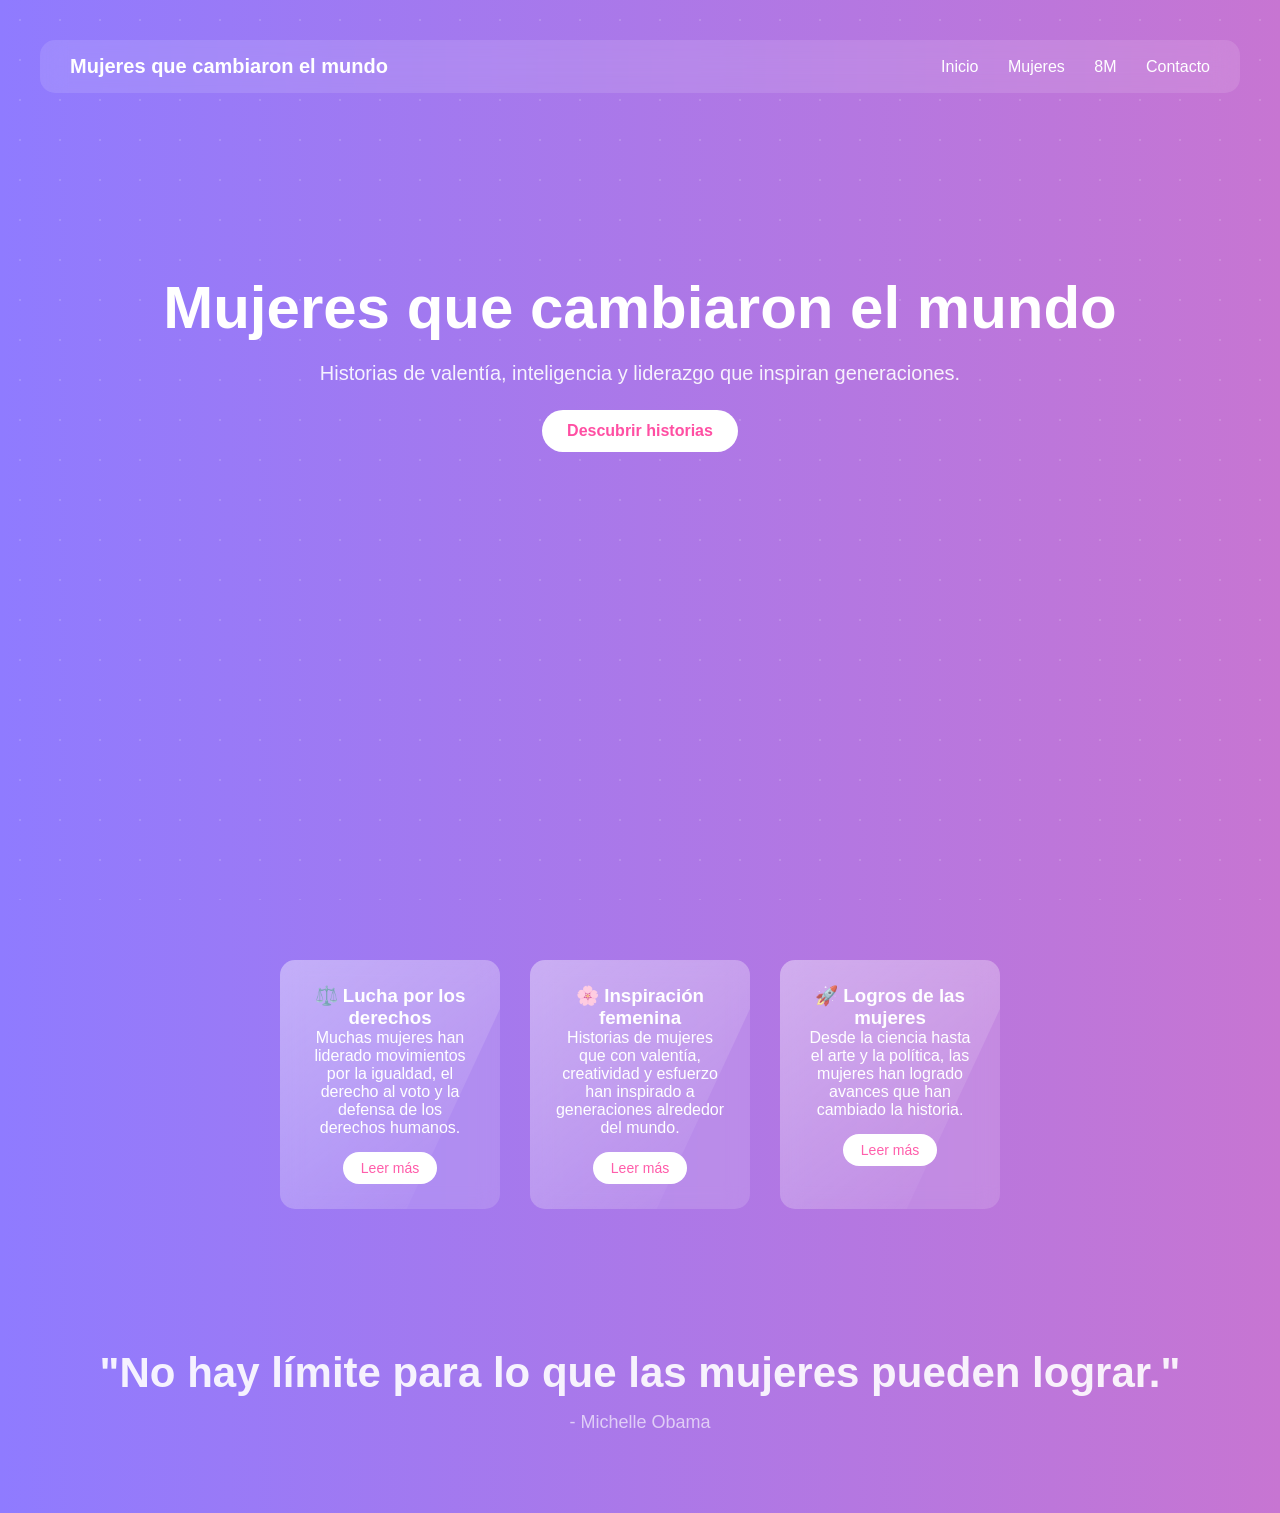
==== index.html @ 4fd33564 "Actualización del inicio y menú con sección 8M" ====
<!DOCTYPE html>
<html lang="es">

<head>
<meta charset="UTF-8">
<meta name="viewport" content="width=device-width, initial-scale=1.0">
<title>Mujeres que cambiaron el mundo</title>

<link rel="stylesheet" href="style.css">

</head>

<body>

<div class="particles"></div>

<header class="hero">

<nav class="navbar">

<div class="logo">Mujeres que cambiaron el mundo</div>

<div class="menu">
<a href="index.html">Inicio</a>
<a href="mujeres.html">Mujeres</a>
<a href="8m.html">8M</a>
<a href="contacto.html">Contacto</a>
</div>

</nav>

<div class="hero-content">

<h1>Mujeres que cambiaron el mundo</h1>

<p>Historias de valentía, inteligencia y liderazgo que inspiran generaciones.</p>

<a href="mujeres.html" class="btn">Descubrir historias</a>

</div>

</header>

<section class="cards">

<div class="card">
<h3>⚖️ Lucha por los derechos</h3>
<p>Muchas mujeres han liderado movimientos por la igualdad, el derecho al voto y la defensa de los derechos humanos.</p>
<a href="#" class="btn-card">Leer más</a>
</div>

<div class="card">
<h3>🌸 Inspiración femenina</h3>
<p>Historias de mujeres que con valentía, creatividad y esfuerzo han inspirado a generaciones alrededor del mundo.</p>
<a href="#" class="btn-card">Leer más</a>
</div>

<div class="card">
<h3>🚀 Logros de las mujeres</h3>
<p>Desde la ciencia hasta el arte y la política, las mujeres han logrado avances que han cambiado la historia.</p>
<a href="#" class="btn-card">Leer más</a>
</div>

</section>

<section class="frase">

<h2>"No hay límite para lo que las mujeres pueden lograr."</h2>
<p>- Michelle Obama</p>

</section>

</body>

</html>
---- style.css ----
*{
margin:0;
padding:0;
box-sizing:border-box;
font-family:'Segoe UI', sans-serif;
}

/* FONDO ANIMADO */

body{
background: linear-gradient(270deg,#6a5cff,#ff6fa5,#8f7bff);
background-size:400% 400%;
animation:fondoAnimado 12s ease infinite;
color:white;
overflow-x:hidden;
}

/* PARTICULAS */

.particles{
position:fixed;
width:100%;
height:100%;
background-image:radial-gradient(white 1px, transparent 1px);
background-size:40px 40px;
opacity:0.15;
animation:moverParticulas 40s linear infinite;
z-index:-1;
}

/* HERO */

.hero{
height:100vh;
padding:40px;
}

/* NAVBAR */

.navbar{
display:flex;
justify-content:space-between;
align-items:center;
background: rgba(255,255,255,0.12);
backdrop-filter: blur(12px);
padding:15px 30px;
border-radius:15px;
}

/* LOGO */

.logo{
font-weight:bold;
font-size:20px;
}

/* MENU */

.menu a{
margin-left:25px;
text-decoration:none;
color:white;
font-weight:500;
position:relative;
transition:0.3s;
}

.menu a:hover{
transform:translateY(-2px);
}

/* LINEA MENU */

.menu a::after{
content:"";
width:0%;
height:2px;
background:white;
position:absolute;
left:0;
bottom:-5px;
transition:0.3s;
}

.menu a:hover::after{
width:100%;
}

/* TEXTO PRINCIPAL */

.hero-content{
text-align:center;
margin-top:180px;
animation:aparecer 2s ease;
}

.hero-content h1{
font-size:60px;
margin-bottom:20px;
}

.hero-content p{
font-size:20px;
opacity:0.9;
}

/* BOTON PRINCIPAL */

.btn{
display:inline-block;
margin-top:25px;
padding:12px 25px;
background:white;
color:#ff4fa3;
text-decoration:none;
border-radius:25px;
font-weight:bold;
transition:0.3s;
}

.btn:hover{
transform:scale(1.1);
background:#ffe3f2;
}

/* TARJETAS */

.cards{
display:flex;
justify-content:center;
gap:30px;
padding:60px;
flex-wrap:wrap;
}

.card{
background:rgba(255,255,255,0.15);
backdrop-filter:blur(10px);
padding:25px;
border-radius:15px;
width:220px;
text-align:center;
transition:0.4s;
position:relative;
overflow:hidden;
}

/* BRILLO TARJETA */

.card::before{
content:"";
position:absolute;
width:200%;
height:200%;
background:linear-gradient(
120deg,
transparent,
rgba(255,255,255,0.3),
transparent
);
transform:rotate(25deg);
top:-100%;
left:-100%;
transition:0.5s;
}

.card:hover::before{
top:100%;
left:100%;
}

/* EFECTO HOVER */

.card:hover{
transform:translateY(-10px) scale(1.05);
background:rgba(255,255,255,0.25);
}

/* BOTON TARJETAS */

.btn-card{
display:inline-block;
margin-top:15px;
padding:8px 18px;
background:white;
color:#ff4fa3;
text-decoration:none;
border-radius:20px;
font-size:14px;
transition:0.3s;
}

.btn-card:hover{
background:#ffd7eb;
transform:scale(1.05);
}

/* FRASE */

.frase{
text-align:center;
padding:80px 20px;
font-size:28px;
opacity:0.9;
animation:aparecer 3s ease;
}

.frase p{
margin-top:15px;
font-size:18px;
opacity:0.7;
}

/* ANIMACIONES */

@keyframes aparecer{
from{
opacity:0;
transform:translateY(40px);
}
to{
opacity:1;
transform:translateY(0);
}
}

@keyframes fondoAnimado{
0%{
background-position:0% 50%;
}
50%{
background-position:100% 50%;
}
100%{
background-position:0% 50%;
}
}

@keyframes moverParticulas{
from{
transform:translateY(0);
}
to{
transform:translateY(-200px);
}
}
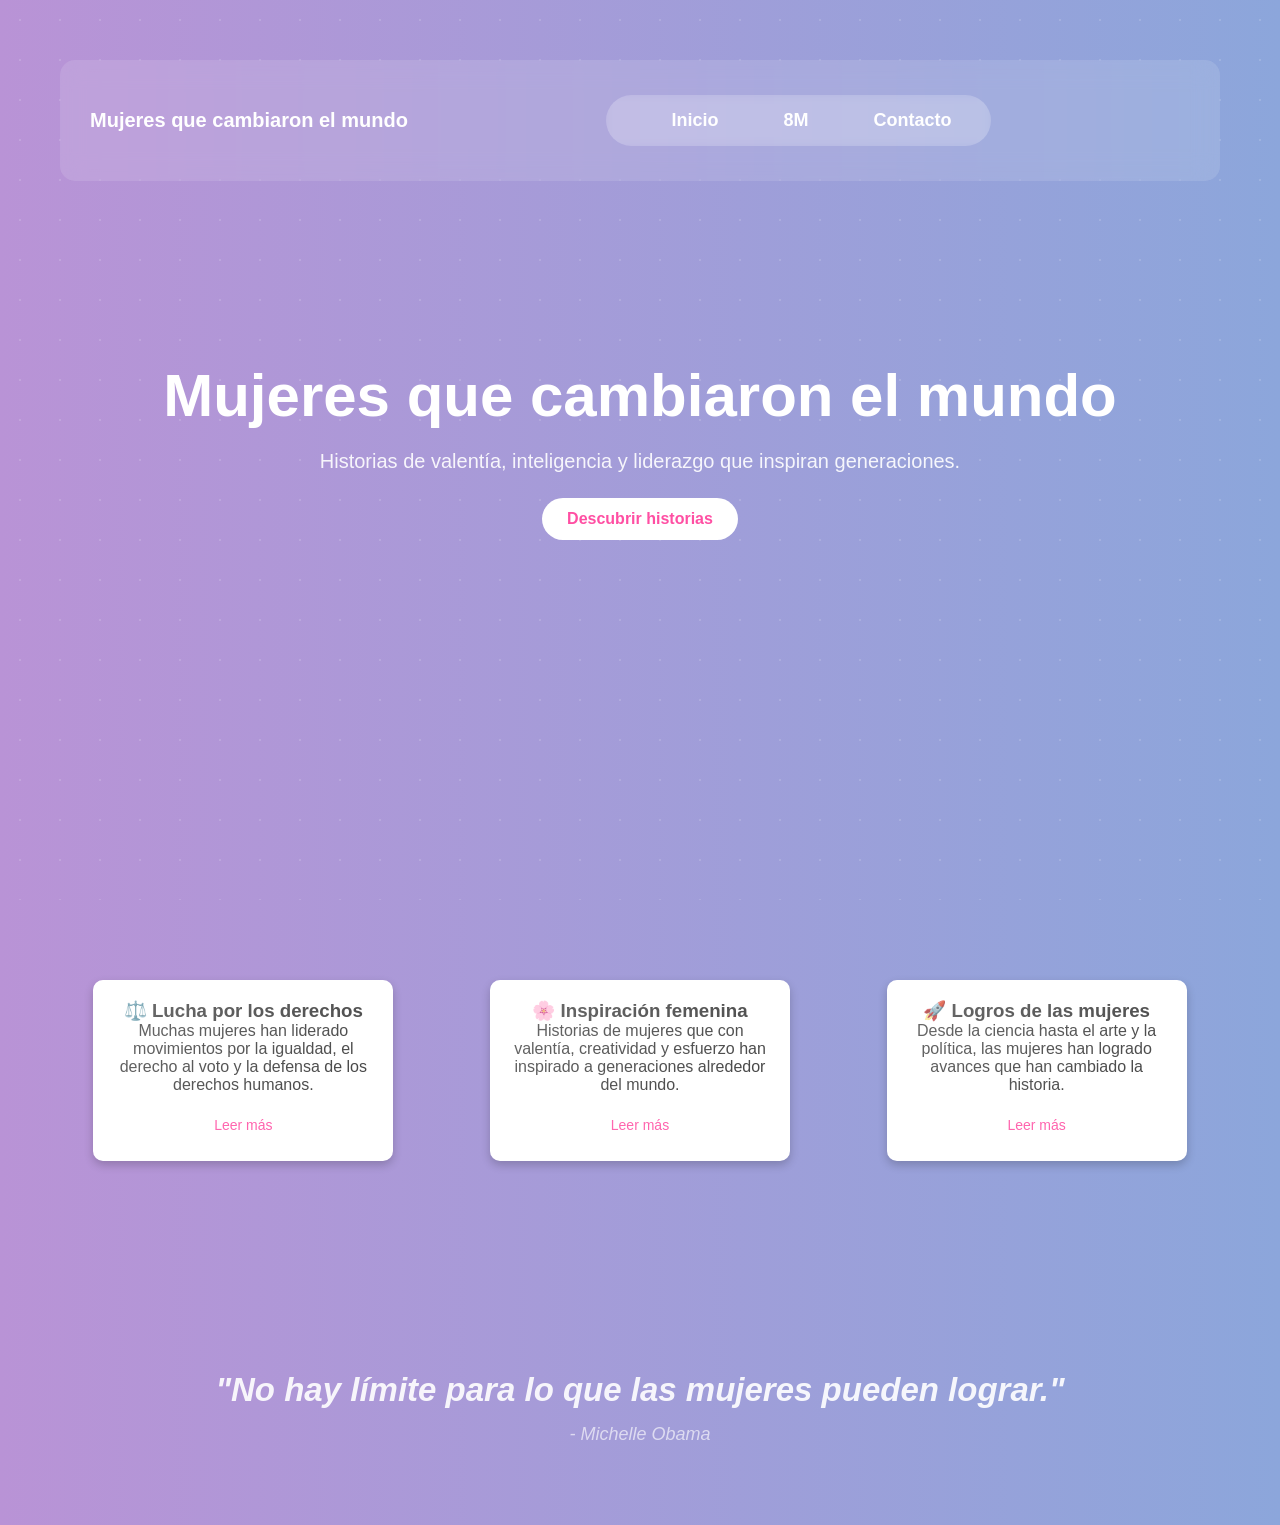
==== commit 27fedd9f: "Actualización y diseño de la pagina CONTACTO" ====
--- a/index.html
+++ b/index.html
@@ -22,10 +22,10 @@
 
 <div class="menu">
 <a href="index.html">Inicio</a>
-<a href="mujeres.html">Mujeres</a>
 <a href="8m.html">8M</a>
 <a href="contacto.html">Contacto</a>
 </div>
+
 
 </nav>
 
--- a/style.css
+++ b/style.css
@@ -28,13 +28,6 @@
 z-index:-1;
 }
 
-/* HERO */
-
-.hero{
-height:100vh;
-padding:40px;
-}
-
 /* NAVBAR */
 
 .navbar{
@@ -45,6 +38,7 @@
 backdrop-filter: blur(12px);
 padding:15px 30px;
 border-radius:15px;
+margin:20px;
 }
 
 /* LOGO */
@@ -86,7 +80,12 @@
 width:100%;
 }
 
-/* TEXTO PRINCIPAL */
+/* HERO INICIO */
+
+.hero{
+height:100vh;
+padding:40px;
+}
 
 .hero-content{
 text-align:center;
@@ -123,7 +122,7 @@
 background:#ffe3f2;
 }
 
-/* TARJETAS */
+/* TARJETAS INICIO */
 
 .cards{
 display:flex;
@@ -144,8 +143,6 @@
 position:relative;
 overflow:hidden;
 }
-
-/* BRILLO TARJETA */
 
 .card::before{
 content:"";
@@ -169,8 +166,6 @@
 left:100%;
 }
 
-/* EFECTO HOVER */
-
 .card:hover{
 transform:translateY(-10px) scale(1.05);
 background:rgba(255,255,255,0.25);
@@ -211,6 +206,71 @@
 opacity:0.7;
 }
 
+/* TITULO 8M */
+
+.titulo-8m{
+text-align:center;
+margin-top:120px;
+margin-bottom:40px;
+}
+
+.titulo-8m h1{
+font-size:60px;
+}
+
+.titulo-8m p{
+font-size:20px;
+opacity:0.8;
+}
+
+/* TARJETAS 8M */
+
+.cards-8m{
+display:flex;
+flex-wrap:wrap;
+justify-content:center;
+gap:30px;
+padding:40px;
+}
+
+.card-8m{
+background:rgba(255,255,255,0.15);
+backdrop-filter:blur(10px);
+padding:20px;
+width:280px;
+border-radius:15px;
+transition:0.4s;
+text-align:center;
+}
+
+.card-8m:hover{
+transform:translateY(-10px) scale(1.05);
+background:rgba(255,255,255,0.25);
+}
+
+/* IMAGENES TARJETAS 8M */
+
+.card-8m img{
+width:100%;
+height:170px;
+object-fit:cover;
+border-radius:10px;
+margin-bottom:15px;
+}
+
+/* TITULOS TARJETAS */
+
+.card-8m h2{
+margin-bottom:10px;
+}
+
+/* LISTAS */
+
+.card-8m ul{
+text-align:left;
+margin-left:20px;
+}
+
 /* ANIMACIONES */
 
 @keyframes aparecer{
@@ -243,4 +303,169 @@
 to{
 transform:translateY(-200px);
 }
-}+}
+body{
+font-family: Arial, sans-serif;
+text-align:center;
+background: linear-gradient(to right,#b993d6,#8ca6db);
+color:white;
+}
+
+.card{
+background:white;
+color:#333;
+width:300px;
+margin:20px auto;
+padding:20px;
+border-radius:10px;
+box-shadow:0px 4px 10px rgba(0,0,0,0.2);
+}
+
+.card h3{
+margin-top:0;
+}
+
+.boton{
+display:inline-block;
+margin-top:10px;
+padding:10px 15px;
+background:#6a5acd;
+color:white;
+text-decoration:none;
+border-radius:5px;
+}
+
+.boton:hover{
+background:#4b3cbf;
+}
+.menu{
+display:flex;
+justify-content:center;
+gap:40px;
+background:rgba(255,255,255,0.15);
+padding:15px 40px;
+border-radius:40px;
+width:fit-content;
+margin:20px auto;
+backdrop-filter:blur(5px);
+}
+
+.menu a{
+color:white;
+text-decoration:none;
+font-weight:600;
+font-size:18px;
+transition:0.3s;
+}
+
+.menu a:hover{
+transform:scale(1.1);
+}
+.menu-mujeres{
+display:flex;
+justify-content:center;
+gap:35px;
+background:rgba(255,255,255,0.2);
+padding:14px 35px;
+border-radius:40px;
+width:fit-content;
+margin:20px auto;
+}
+
+.menu-mujeres a{
+text-decoration:none;
+color:white;
+font-weight:600;
+font-size:18px;
+transition:0.3s;
+}
+
+.menu-mujeres a:hover{
+transform:scale(1.1);
+}
+.contacto-proyecto{
+text-align:center;
+max-width:900px;
+margin:60px auto;
+padding:30px;
+animation:aparecer 1.2s ease;
+}
+
+.contacto-proyecto h1{
+font-size:40px;
+margin-bottom:20px;
+}
+
+.descripcion{
+font-size:18px;
+line-height:1.6;
+margin-bottom:40px;
+}
+
+.creadoras{
+display:flex;
+gap:30px;
+justify-content:center;
+flex-wrap:wrap;
+}
+
+.persona{
+background:rgba(255,255,255,0.15);
+padding:20px;
+border-radius:15px;
+width:300px;
+transition:0.3s;
+}
+
+.persona:hover{
+transform:translateY(-5px);
+}
+
+.persona h3{
+font-size:22px;
+margin-bottom:10px;
+}
+
+.frase{
+margin-top:50px;
+font-size:22px;
+font-style:italic;
+}
+
+@keyframes aparecer{
+from{
+opacity:0;
+transform:translateY(20px);
+}
+to{
+opacity:1;
+transform:translateY(0);
+}
+}
+.descripcion{
+max-width:800px;
+margin:20px auto;
+font-size:18px;
+line-height:1.6;
+}
+
+.creadoras{
+display:flex;
+justify-content:center;
+gap:40px;
+margin-top:40px;
+flex-wrap:wrap;
+}
+
+.persona{
+background:rgba(255,255,255,0.15);
+padding:20px;
+border-radius:15px;
+width:300px;
+}
+
+.frase{
+margin-top:50px;
+font-size:22px;
+font-style:italic;
+}
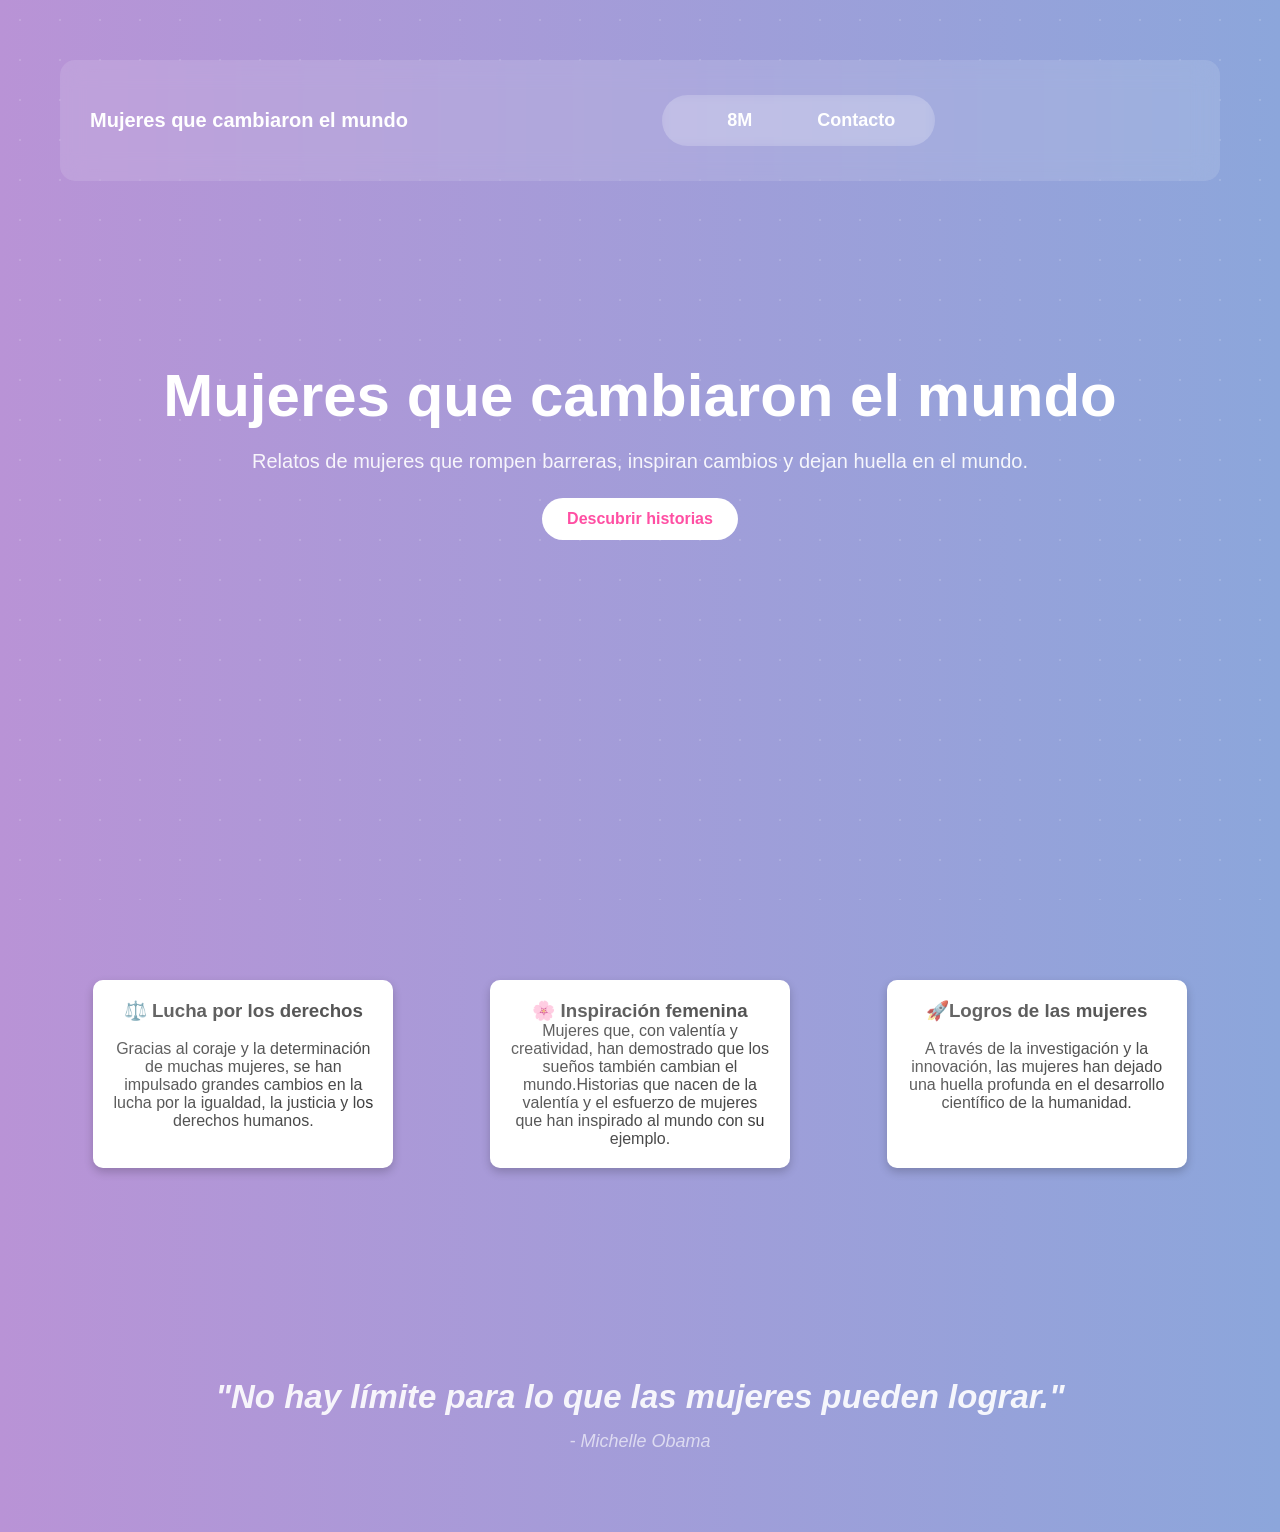
==== commit d28de5cd: "Eliminación de botones redundantes,cambio de algunas frases del inicio" ====
--- a/index.html
+++ b/index.html
@@ -21,7 +21,7 @@
 <div class="logo">Mujeres que cambiaron el mundo</div>
 
 <div class="menu">
-<a href="index.html">Inicio</a>
+
 <a href="8m.html">8M</a>
 <a href="contacto.html">Contacto</a>
 </div>
@@ -33,7 +33,7 @@
 
 <h1>Mujeres que cambiaron el mundo</h1>
 
-<p>Historias de valentía, inteligencia y liderazgo que inspiran generaciones.</p>
+<p>Relatos de mujeres que rompen barreras, inspiran cambios y dejan huella en el mundo.</p>
 
 <a href="mujeres.html" class="btn">Descubrir historias</a>
 
@@ -45,20 +45,24 @@
 
 <div class="card">
 <h3>⚖️ Lucha por los derechos</h3>
-<p>Muchas mujeres han liderado movimientos por la igualdad, el derecho al voto y la defensa de los derechos humanos.</p>
-<a href="#" class="btn-card">Leer más</a>
+<br>
+<p>Gracias al coraje y la determinación de muchas mujeres, se han impulsado grandes cambios en la lucha por la igualdad, la justicia y los derechos humanos.</p>
+
 </div>
 
 <div class="card">
 <h3>🌸 Inspiración femenina</h3>
-<p>Historias de mujeres que con valentía, creatividad y esfuerzo han inspirado a generaciones alrededor del mundo.</p>
-<a href="#" class="btn-card">Leer más</a>
+    <p>Mujeres que, con valentía y creatividad, han demostrado que los sueños también cambian el mundo.Historias que nacen de la valentía y el esfuerzo de mujeres que han inspirado al mundo con su ejemplo.</p>
+
+
 </div>
 
 <div class="card">
-<h3>🚀 Logros de las mujeres</h3>
-<p>Desde la ciencia hasta el arte y la política, las mujeres han logrado avances que han cambiado la historia.</p>
-<a href="#" class="btn-card">Leer más</a>
+<h3>🚀Logros de las mujeres</h3>
+<br>
+
+<p> A través de la investigación y la innovación, las mujeres han dejado una huella profunda en el desarrollo científico de la humanidad.</p>
+
 </div>
 
 </section>
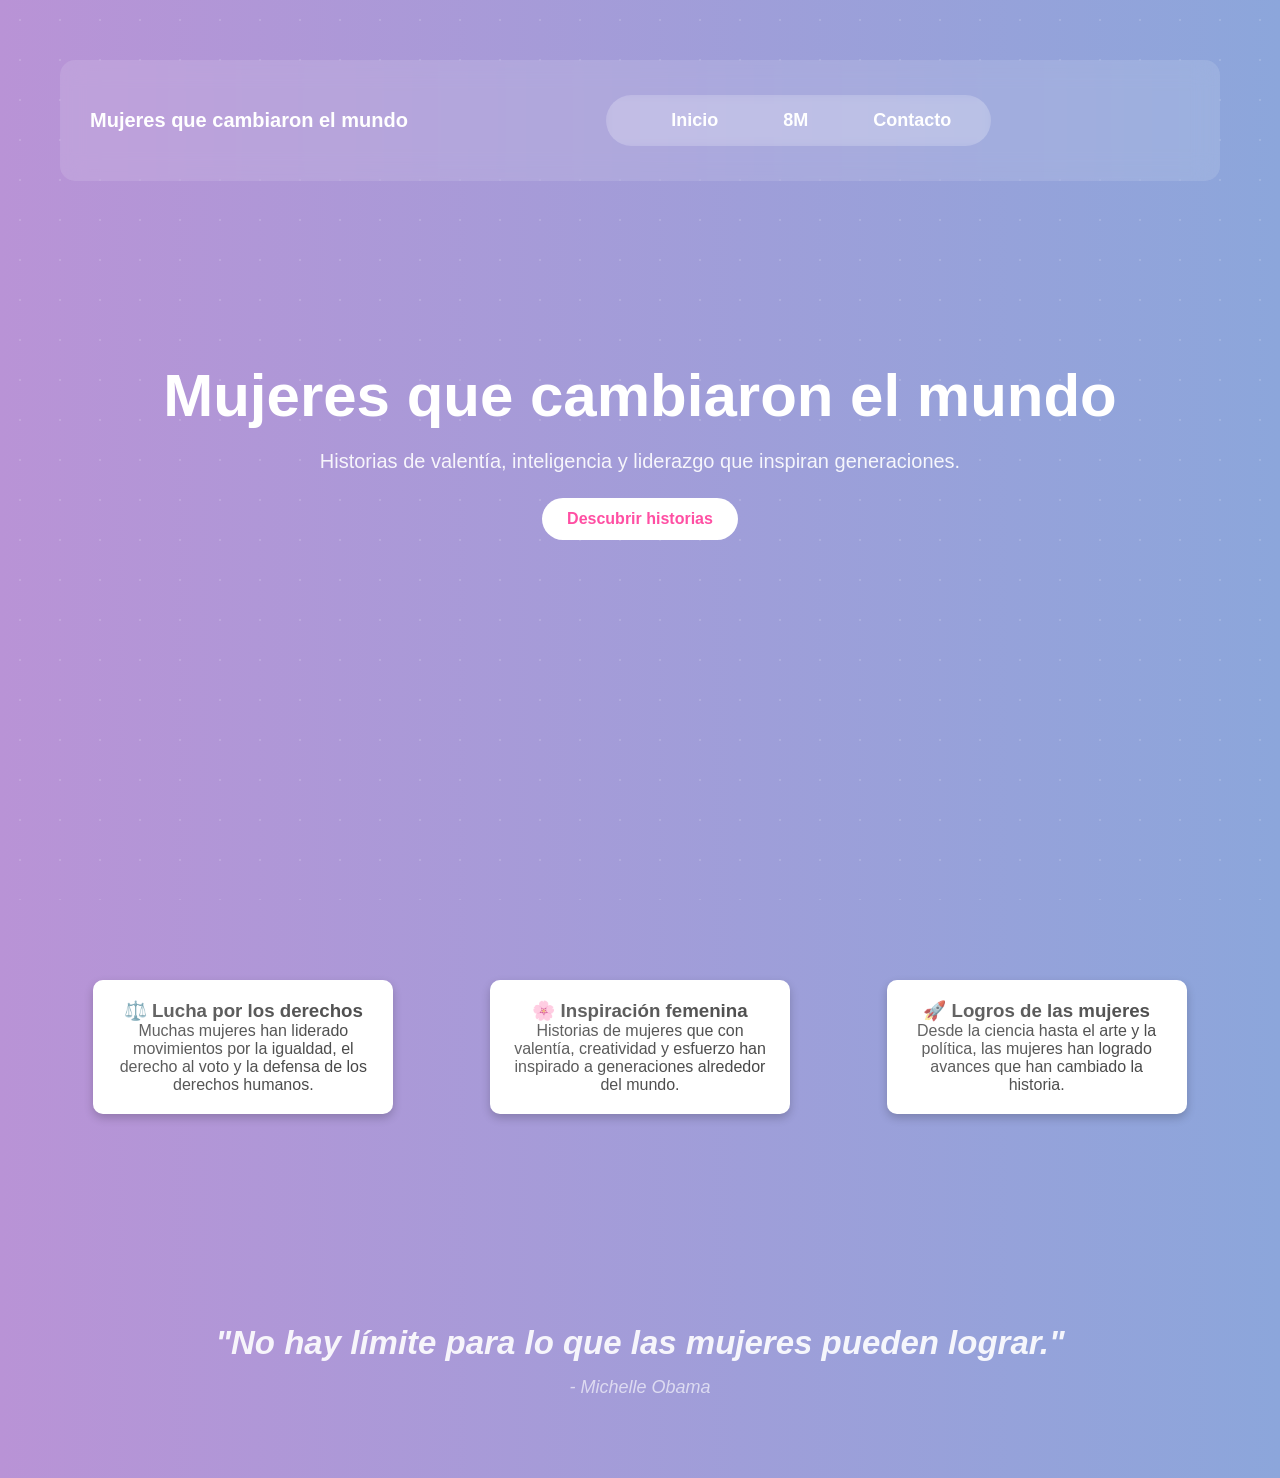
==== commit baadfb95: "Agregación de imagenes  en la página 8M" ====
--- a/index.html
+++ b/index.html
@@ -1,79 +1,72 @@
-<!DOCTYPE html>
+<!doctype html>
 <html lang="es">
+  <head>
+    <meta charset="UTF-8" />
+    <meta name="viewport" content="width=device-width, initial-scale=1.0" />
+    <title>Mujeres que cambiaron el mundo</title>
 
-<head>
-<meta charset="UTF-8">
-<meta name="viewport" content="width=device-width, initial-scale=1.0">
-<title>Mujeres que cambiaron el mundo</title>
+    <link rel="stylesheet" href="style.css" />
+  </head>
 
-<link rel="stylesheet" href="style.css">
+  <body>
+    <div class="particles"></div>
 
-</head>
+    <header class="hero">
+      <nav class="navbar">
+        <div class="logo">Mujeres que cambiaron el mundo</div>
 
-<body>
+        <div class="menu">
+          <a href="index.html">Inicio</a>
+   
+          <a href="8m.html">8M</a>
+          <a href="contacto.html">Contacto</a>
+        </div>
+      </nav>
 
-<div class="particles"></div>
+      <div class="hero-content">
+        <h1>Mujeres que cambiaron el mundo</h1>
 
-<header class="hero">
+        <p>
+          Historias de valentía, inteligencia y liderazgo que inspiran
+          generaciones.
+        </p>
 
-<nav class="navbar">
+        <a href="mujeres.html" class="btn">Descubrir historias</a>
+      </div>
+    </header>
 
-<div class="logo">Mujeres que cambiaron el mundo</div>
+    <section class="cards">
+      <div class="card">
+        <h3>⚖️ Lucha por los derechos</h3>
+        <p>
+          Muchas mujeres han liderado movimientos por la igualdad, el derecho al
+          voto y la defensa de los derechos humanos.
+        </p>
+      
+      </div>
 
-<div class="menu">
+      <div class="card">
+        <h3>🌸 Inspiración femenina</h3>
+        <p>
+          Historias de mujeres que con valentía, creatividad y esfuerzo han
+          inspirado a generaciones alrededor del mundo.
+        </p>
+      
+      </div>
 
-<a href="8m.html">8M</a>
-<a href="contacto.html">Contacto</a>
-</div>
+      <div class="card">
+        <h3>🚀 Logros de las mujeres</h3>
+        <p>
+          Desde la ciencia hasta el arte y la política, las mujeres han logrado
+          avances que han cambiado la historia.
+        </p>
+       
+      </div>
+    </section>
 
-
-</nav>
-
-<div class="hero-content">
-
-<h1>Mujeres que cambiaron el mundo</h1>
-
-<p>Relatos de mujeres que rompen barreras, inspiran cambios y dejan huella en el mundo.</p>
-
-<a href="mujeres.html" class="btn">Descubrir historias</a>
-
-</div>
-
-</header>
-
-<section class="cards">
-
-<div class="card">
-<h3>⚖️ Lucha por los derechos</h3>
-<br>
-<p>Gracias al coraje y la determinación de muchas mujeres, se han impulsado grandes cambios en la lucha por la igualdad, la justicia y los derechos humanos.</p>
-
-</div>
-
-<div class="card">
-<h3>🌸 Inspiración femenina</h3>
-    <p>Mujeres que, con valentía y creatividad, han demostrado que los sueños también cambian el mundo.Historias que nacen de la valentía y el esfuerzo de mujeres que han inspirado al mundo con su ejemplo.</p>
-
-
-</div>
-
-<div class="card">
-<h3>🚀Logros de las mujeres</h3>
-<br>
-
-<p> A través de la investigación y la innovación, las mujeres han dejado una huella profunda en el desarrollo científico de la humanidad.</p>
-
-</div>
-
-</section>
-
-<section class="frase">
-
-<h2>"No hay límite para lo que las mujeres pueden lograr."</h2>
-<p>- Michelle Obama</p>
-
-</section>
-
-</body>
-
+    <section class="frase">
+      <h2>"No hay límite para lo que las mujeres pueden lograr."</h2>
+      <p>- Michelle Obama</p>
+    </section>
+  </body>
 </html>
--- a/style.css
+++ b/style.css
@@ -5,7 +5,7 @@
 font-family:'Segoe UI', sans-serif;
 }
 
-/* FONDO ANIMADO */
+/* FONDO ANIMADO*/
 
 body{
 background: linear-gradient(270deg,#6a5cff,#ff6fa5,#8f7bff);
@@ -208,67 +208,140 @@
 
 /* TITULO 8M */
 
-.titulo-8m{
-text-align:center;
-margin-top:120px;
-margin-bottom:40px;
-}
-
-.titulo-8m h1{
-font-size:60px;
-}
-
-.titulo-8m p{
+/* ===== 8M ===== */
+
+.pagina8m{
+text-align:center;
+padding:160px 20px 100px;
+max-width:1600px;
+margin:auto;
+}
+
+.pagina8m h1{
+font-size:100px;
+margin-bottom:20px;
+}
+
+.subtitulo{
+font-size:32px;
+margin-bottom:80px;
+opacity:0.95;
+}
+
+.contenedor8m{
+display:flex;
+justify-content:center;
+gap:60px;
+flex-wrap:wrap;
+}
+
+.tarjeta8m{
+background:rgba(255,255,255,0.18);
+backdrop-filter:blur(12px);
+padding:40px;
+width:400px;
+border-radius:25px;
+text-align:center;
+transition:0.4s;
+}
+
+.tarjeta8m:hover{
+transform:translateY(-12px) scale(1.07);
+}
+
+.tarjeta8m img{
+width:100%;
+height:260px;
+object-fit:cover;
+border-radius:15px;
+margin-bottom:25px;
+}
+
+.tarjeta8m h2{
+font-size:28px;
+margin-bottom:15px;
+}
+
+.tarjeta8m p{
+font-size:18px;
+line-height:1.7;
+}
+
+.datos8m{
+max-width:900px;
+margin:90px auto;
+background:rgba(255,255,255,0.18);
+padding:50px;
+border-radius:25px;
+}
+
+.datos8m h2{
+font-size:32px;
+margin-bottom:25px;
+}
+
+.datos8m li{
 font-size:20px;
-opacity:0.8;
-}
-
-/* TARJETAS 8M */
-
-.cards-8m{
-display:flex;
-flex-wrap:wrap;
-justify-content:center;
-gap:30px;
-padding:40px;
-}
-
-.card-8m{
+margin-bottom:12px;
+}
+/* ================= MODALES (VENTANAS 8M) ================= */
+
+.modal{
+display:none;
+position:fixed;
+z-index:1000;
+left:0;
+top:0;
+width:100%;
+height:100%;
+
+background:rgba(0,0,0,0.5);
+
+justify-content:center;
+align-items:center;
+}
+
+.modal-content{
 background:rgba(255,255,255,0.15);
-backdrop-filter:blur(10px);
-padding:20px;
-width:280px;
-border-radius:15px;
-transition:0.4s;
-text-align:center;
-}
-
-.card-8m:hover{
-transform:translateY(-10px) scale(1.05);
-background:rgba(255,255,255,0.25);
-}
-
-/* IMAGENES TARJETAS 8M */
-
-.card-8m img{
-width:100%;
-height:170px;
-object-fit:cover;
-border-radius:10px;
+backdrop-filter:blur(15px);
+
+padding:35px;
+border-radius:25px;
+
+width:450px;
+max-width:90%;
+
+color:white;
+text-align:center;
+
+position:relative;
+
+/* animación */
+animation:zoomModal 0.4s ease;
+}
+
+.modal-content h2{
 margin-bottom:15px;
-}
-
-/* TITULOS TARJETAS */
-
-.card-8m h2{
-margin-bottom:10px;
-}
-
-/* LISTAS */
-
-.card-8m ul{
-text-align:left;
-margin-left:20px;
+font-size:28px;
+}
+
+.modal-content p{
+font-size:18px;
+line-height:1.6;
+}
+
+.close{
+position:absolute;
+right:20px;
+top:10px;
+font-size:28px;
+cursor:pointer;
+transition:0.3s;
+}
+
+.close:hover{
+transform:scale(1.2);
+color:#ffb6d9;
 }
 
 /* ANIMACIONES */
@@ -469,3 +542,45 @@
 font-size:22px;
 font-style:italic;
 }
+.foto-creadora{
+width:70px;
+height:70px;
+object-fit:cover;
+border-radius:50%;
+display:block;
+margin:10px auto;
+}
+.img-modal{
+    width: 100%;
+    max-width: 300px;
+    display: block;
+    margin: 10px auto;
+    border-radius: 10px;
+}
+
+.card-8m{
+    background-image: url("imgs/ORIGEN8M.png");
+    background-size: cover;
+    background-position: center;
+    padding: 40px;
+    border-radius: 20px;
+    color: white;
+    text-align: center;
+    position: relative;
+}
+.card-8m::before{
+    content: "";
+    position: absolute;
+    top: 0;
+    left: 0;
+    right: 0;
+    bottom: 0;
+    background: rgba(0,0,0,0.4);
+    border-radius: 20px;
+}
+
+.card-8m *{
+    position: relative;
+}
+
+
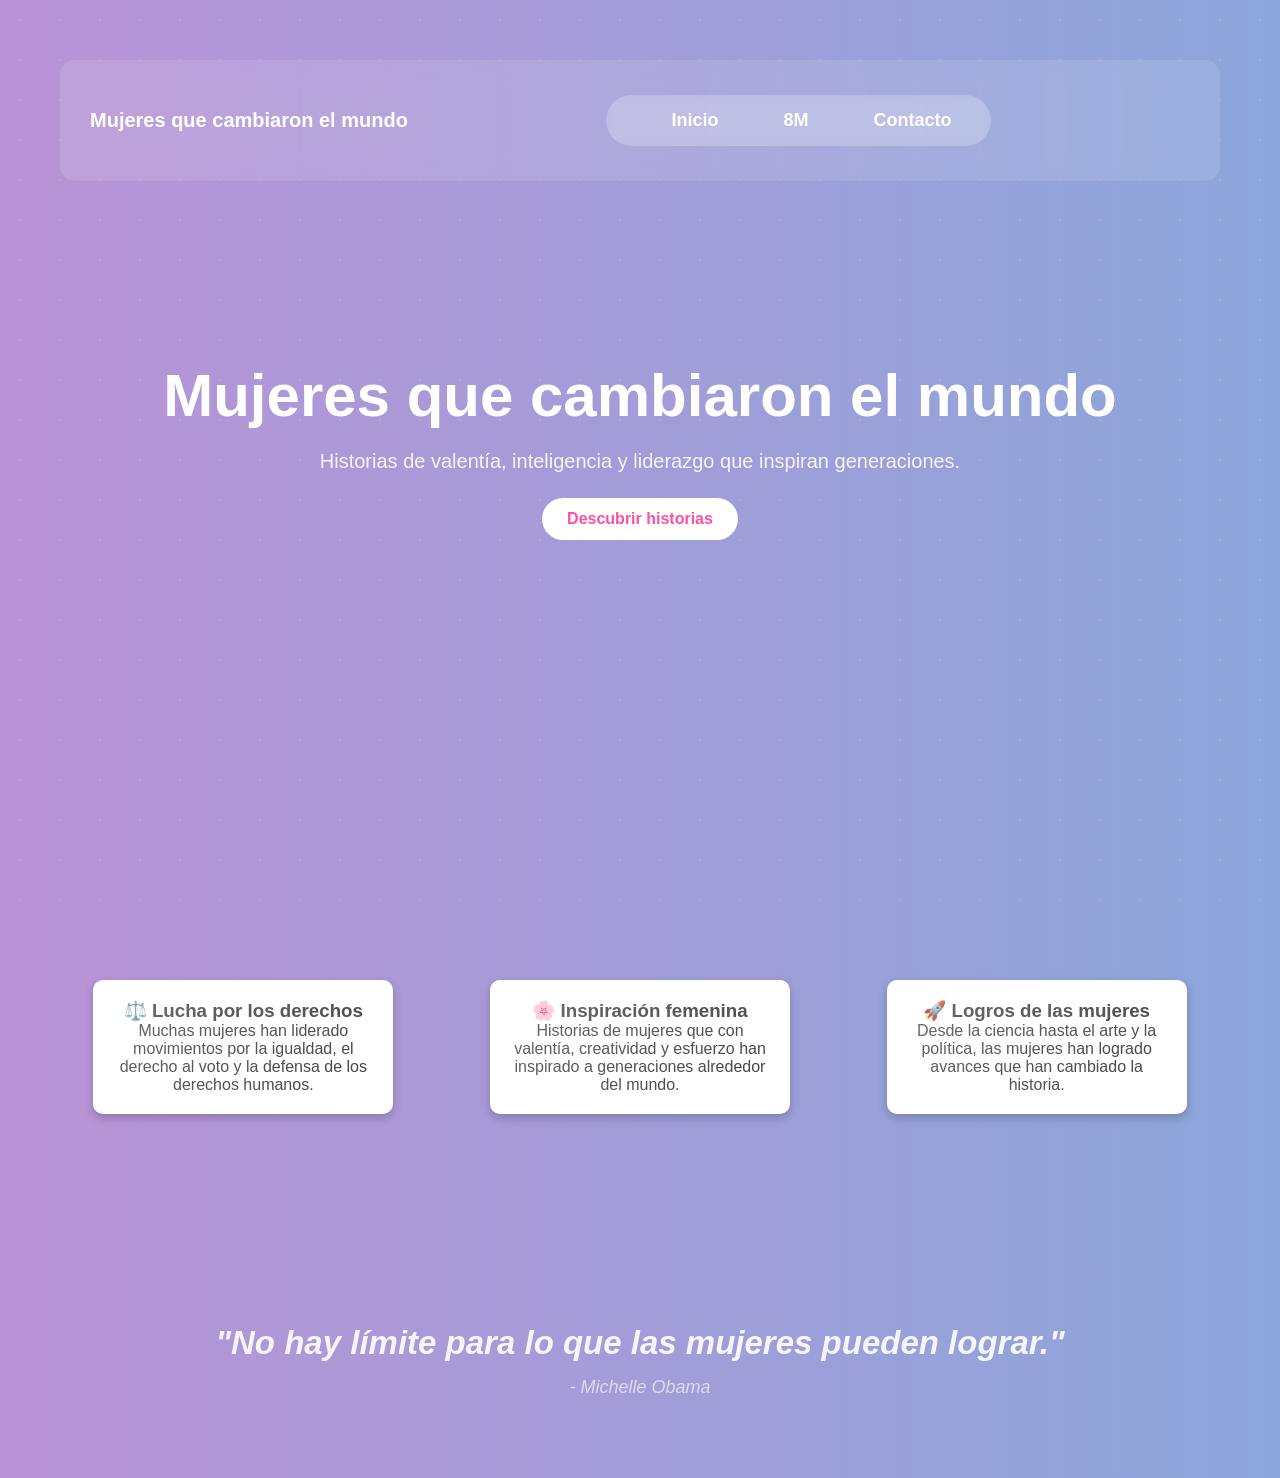
==== commit 37cd02ea: "Cambios en la pagina de contacto" ====
--- a/index.html
+++ b/index.html
@@ -17,7 +17,7 @@
 
         <div class="menu">
           <a href="index.html">Inicio</a>
-   
+
           <a href="8m.html">8M</a>
           <a href="contacto.html">Contacto</a>
         </div>
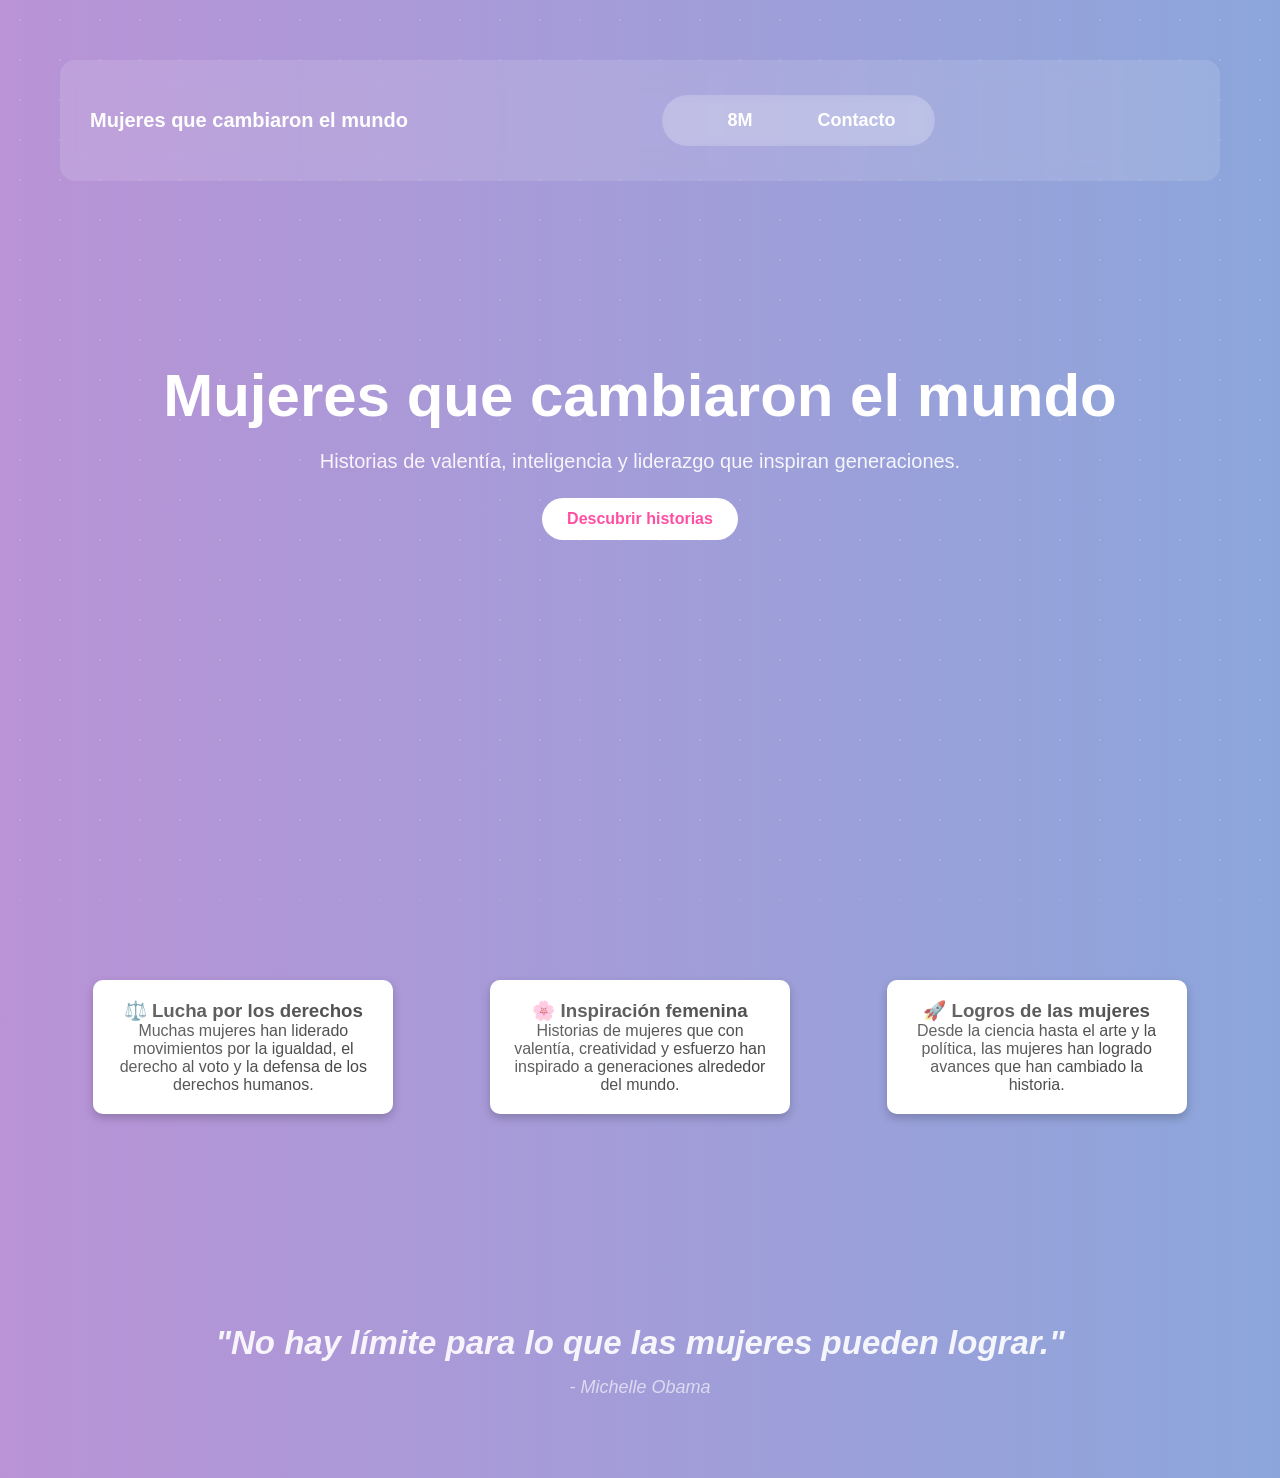
==== commit 3dc5e900: "últimos cambios" ====
--- a/index.html
+++ b/index.html
@@ -16,8 +16,7 @@
         <div class="logo">Mujeres que cambiaron el mundo</div>
 
         <div class="menu">
-          <a href="index.html">Inicio</a>
-
+       
           <a href="8m.html">8M</a>
           <a href="contacto.html">Contacto</a>
         </div>
--- a/style.css
+++ b/style.css
@@ -5,8 +5,6 @@
 font-family:'Segoe UI', sans-serif;
 }
 
-/* FONDO ANIMADO*/
-
 body{
 background: linear-gradient(270deg,#6a5cff,#ff6fa5,#8f7bff);
 background-size:400% 400%;
@@ -15,7 +13,6 @@
 overflow-x:hidden;
 }
 
-/* PARTICULAS */
 
 .particles{
 position:fixed;
@@ -28,7 +25,6 @@
 z-index:-1;
 }
 
-/* NAVBAR */
 
 .navbar{
 display:flex;
@@ -41,14 +37,12 @@
 margin:20px;
 }
 
-/* LOGO */
-
-.logo{
-font-weight:bold;
-font-size:20px;
-}
-
-/* MENU */
+
+    .logo{
+    font-weight:bold;
+    font-size:20px;
+    }
+
 
 .menu a{
 margin-left:25px;
@@ -63,7 +57,6 @@
 transform:translateY(-2px);
 }
 
-/* LINEA MENU */
 
 .menu a::after{
 content:"";
@@ -80,7 +73,6 @@
 width:100%;
 }
 
-/* HERO INICIO */
 
 .hero{
 height:100vh;
@@ -103,7 +95,6 @@
 opacity:0.9;
 }
 
-/* BOTON PRINCIPAL */
 
 .btn{
 display:inline-block;
@@ -284,7 +275,7 @@
 font-size:20px;
 margin-bottom:12px;
 }
-/* ================= MODALES (VENTANAS 8M) ================= */
+
 
 .modal{
 display:none;
@@ -315,8 +306,6 @@
 text-align:center;
 
 position:relative;
-
-/* animación */
 animation:zoomModal 0.4s ease;
 }
 
@@ -344,7 +333,7 @@
 color:#ffb6d9;
 }
 
-/* ANIMACIONES */
+
 
 @keyframes aparecer{
 from{
@@ -546,7 +535,7 @@
 width:70px;
 height:70px;
 object-fit:cover;
-border-radius:50%;
+border-radius:50%; 
 display:block;
 margin:10px auto;
 }
